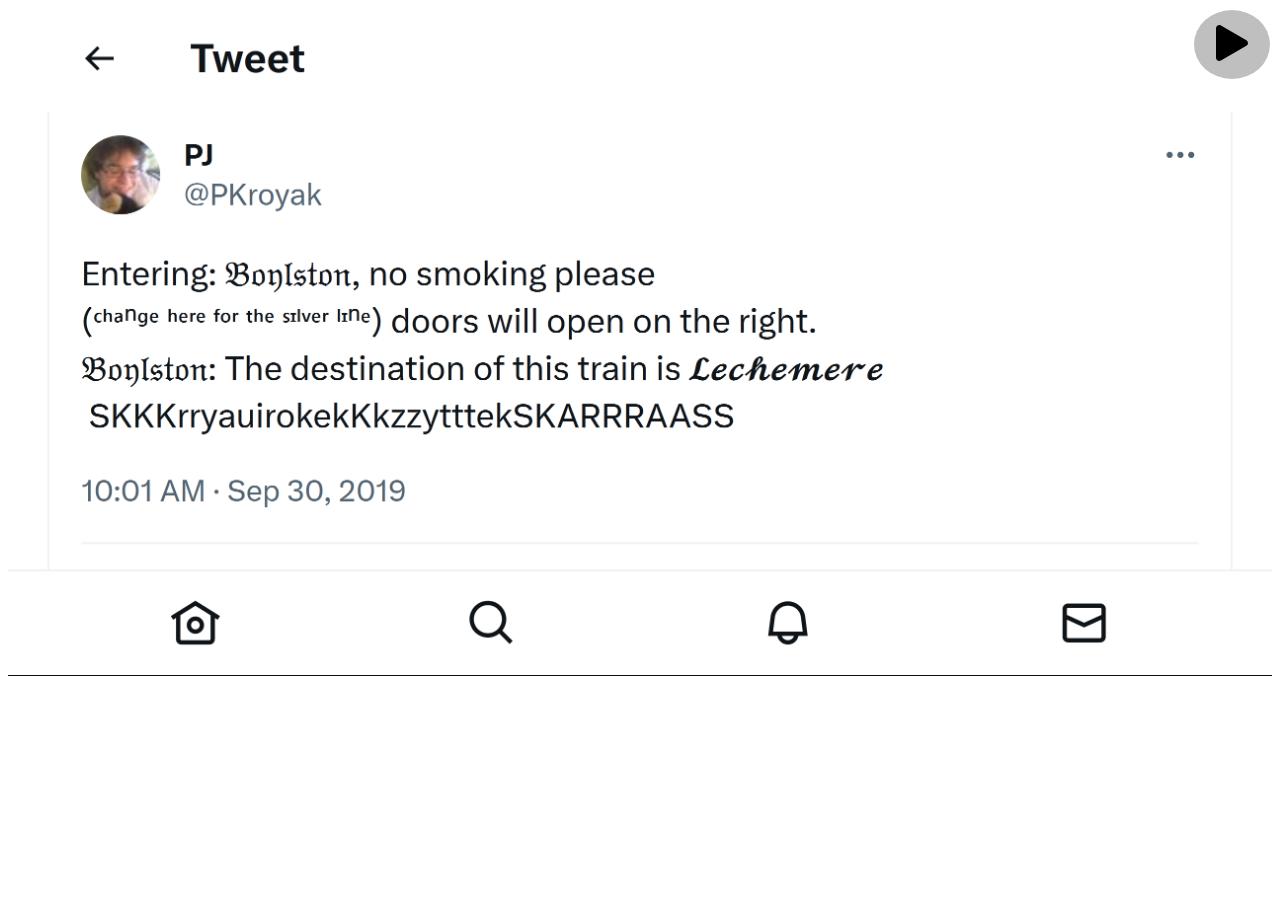
==== index.html @ 0d5f6258 "New site" ====
<!DOCTYPE html>
<html lang="en">
<head>
    <meta charset="UTF-8">
    <meta name="viewport" content="width=device-width, initial-scale=1.0">
    <title>Attention Passengers</title>
</head>
<body style="overflow: hidden;">
    <a href="https://twitter.com/laurenellise/status/1179195089098285056" target="_blank">
        <img id="img" src="image.png" style="width: 100%; height: auto;" alt="Entering Boylston: no smoking please. (Change here for the Silver line). Doors will open on the right. Boylston: The destination of this train is Lechmere. *scraping noises*">
    </a>
    <button id="playPauseButton" style="position: absolute; top: 10px; right: 10px; border-radius: 50%; border: none; background: rgba(128, 128, 128, 0.5);">
        <img id="playPauseImg" src="play-fill.svg" width="64" height="64">
    </button>
    <audio id="audio" src="audio.mp3"></audio>
    <script src="index.js"></script>
</body>
</html>
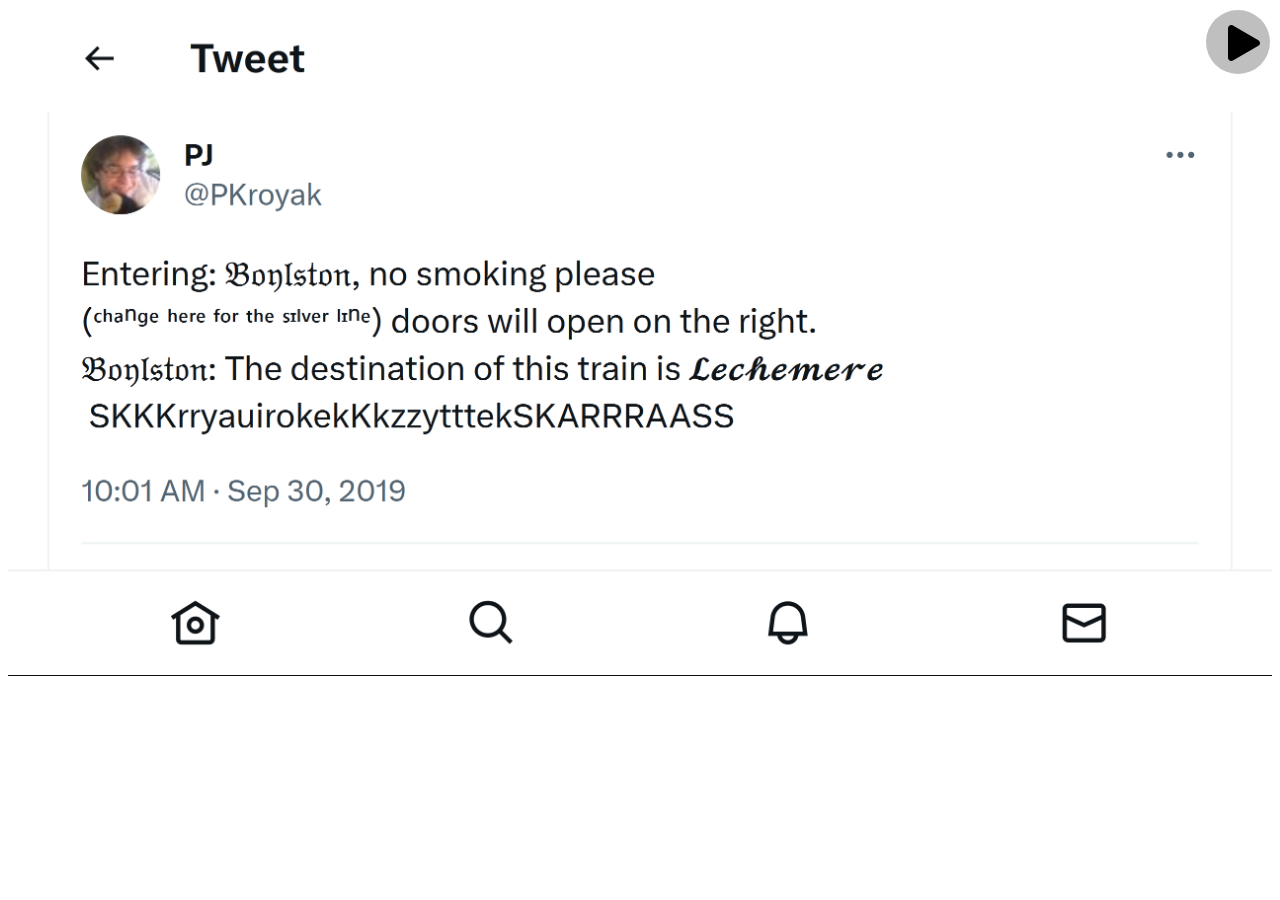
==== commit 0fc1f76b: "Ensure button width and height are set" ====
--- a/index.html
+++ b/index.html
@@ -9,7 +9,7 @@
     <a href="https://twitter.com/laurenellise/status/1179195089098285056" target="_blank">
         <img id="img" src="image.png" style="width: 100%; height: auto;" alt="Entering Boylston: no smoking please. (Change here for the Silver line). Doors will open on the right. Boylston: The destination of this train is Lechmere. *scraping noises*">
     </a>
-    <button id="playPauseButton" style="position: absolute; top: 10px; right: 10px; border-radius: 50%; border: none; background: rgba(128, 128, 128, 0.5);">
+    <button id="playPauseButton" style="width: 64px; height: 64px; position: absolute; top: 10px; right: 10px; border-radius: 50%; border: none; background: rgba(128, 128, 128, 0.5);">
         <img id="playPauseImg" src="play-fill.svg" width="64" height="64">
     </button>
     <audio id="audio" src="audio.mp3"></audio>
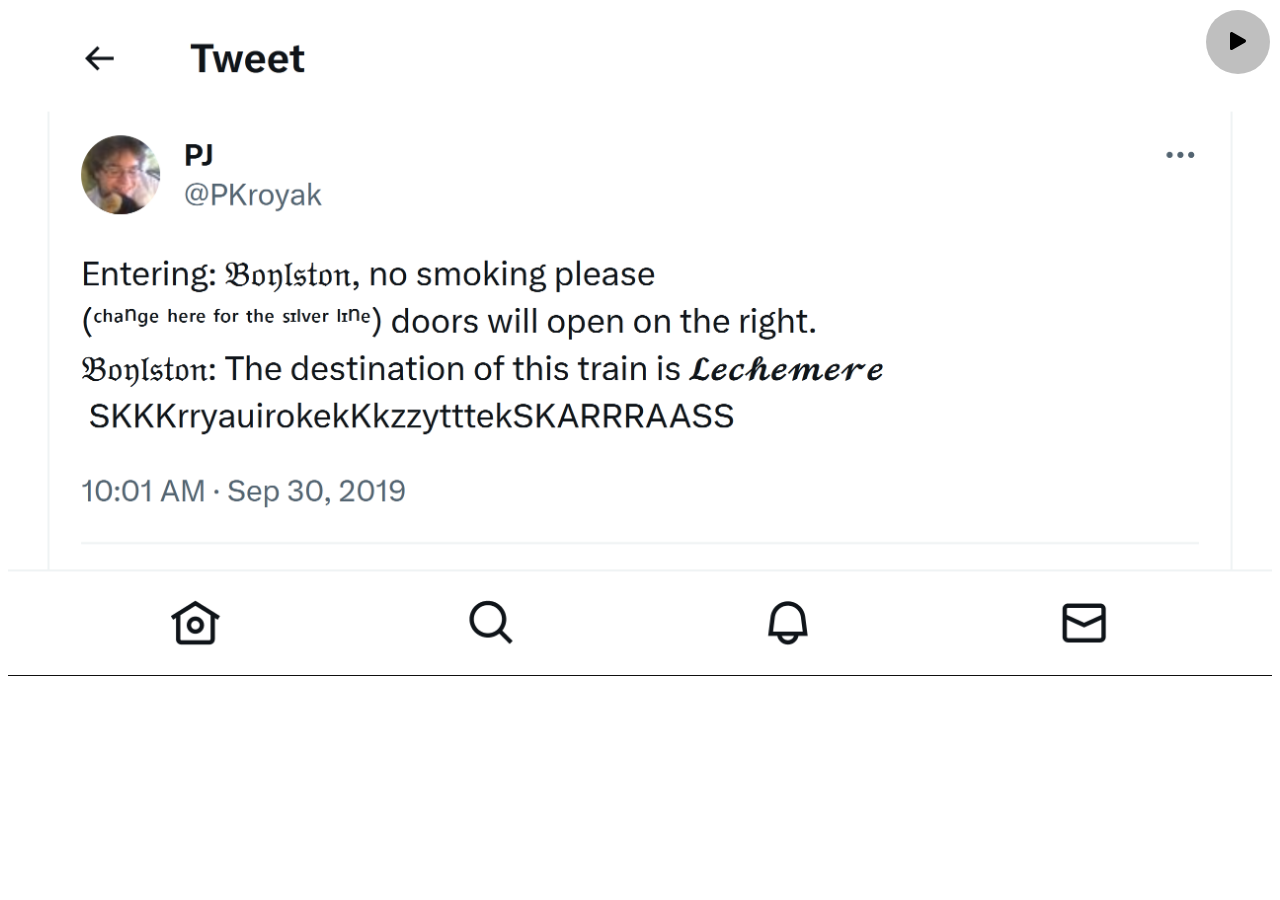
==== commit 00e63e56: "Shrink play/pause icon size" ====
--- a/index.html
+++ b/index.html
@@ -10,7 +10,7 @@
         <img id="img" src="image.png" style="width: 100%; height: auto;" alt="Entering Boylston: no smoking please. (Change here for the Silver line). Doors will open on the right. Boylston: The destination of this train is Lechmere. *scraping noises*">
     </a>
     <button id="playPauseButton" style="width: 64px; height: 64px; position: absolute; top: 10px; right: 10px; border-radius: 50%; border: none; background: rgba(128, 128, 128, 0.5);">
-        <img id="playPauseImg" src="play-fill.svg" width="64" height="64">
+        <img id="playPauseImg" src="play-fill.svg" width="32" height="32">
     </button>
     <audio id="audio" src="audio.mp3"></audio>
     <script src="index.js"></script>
